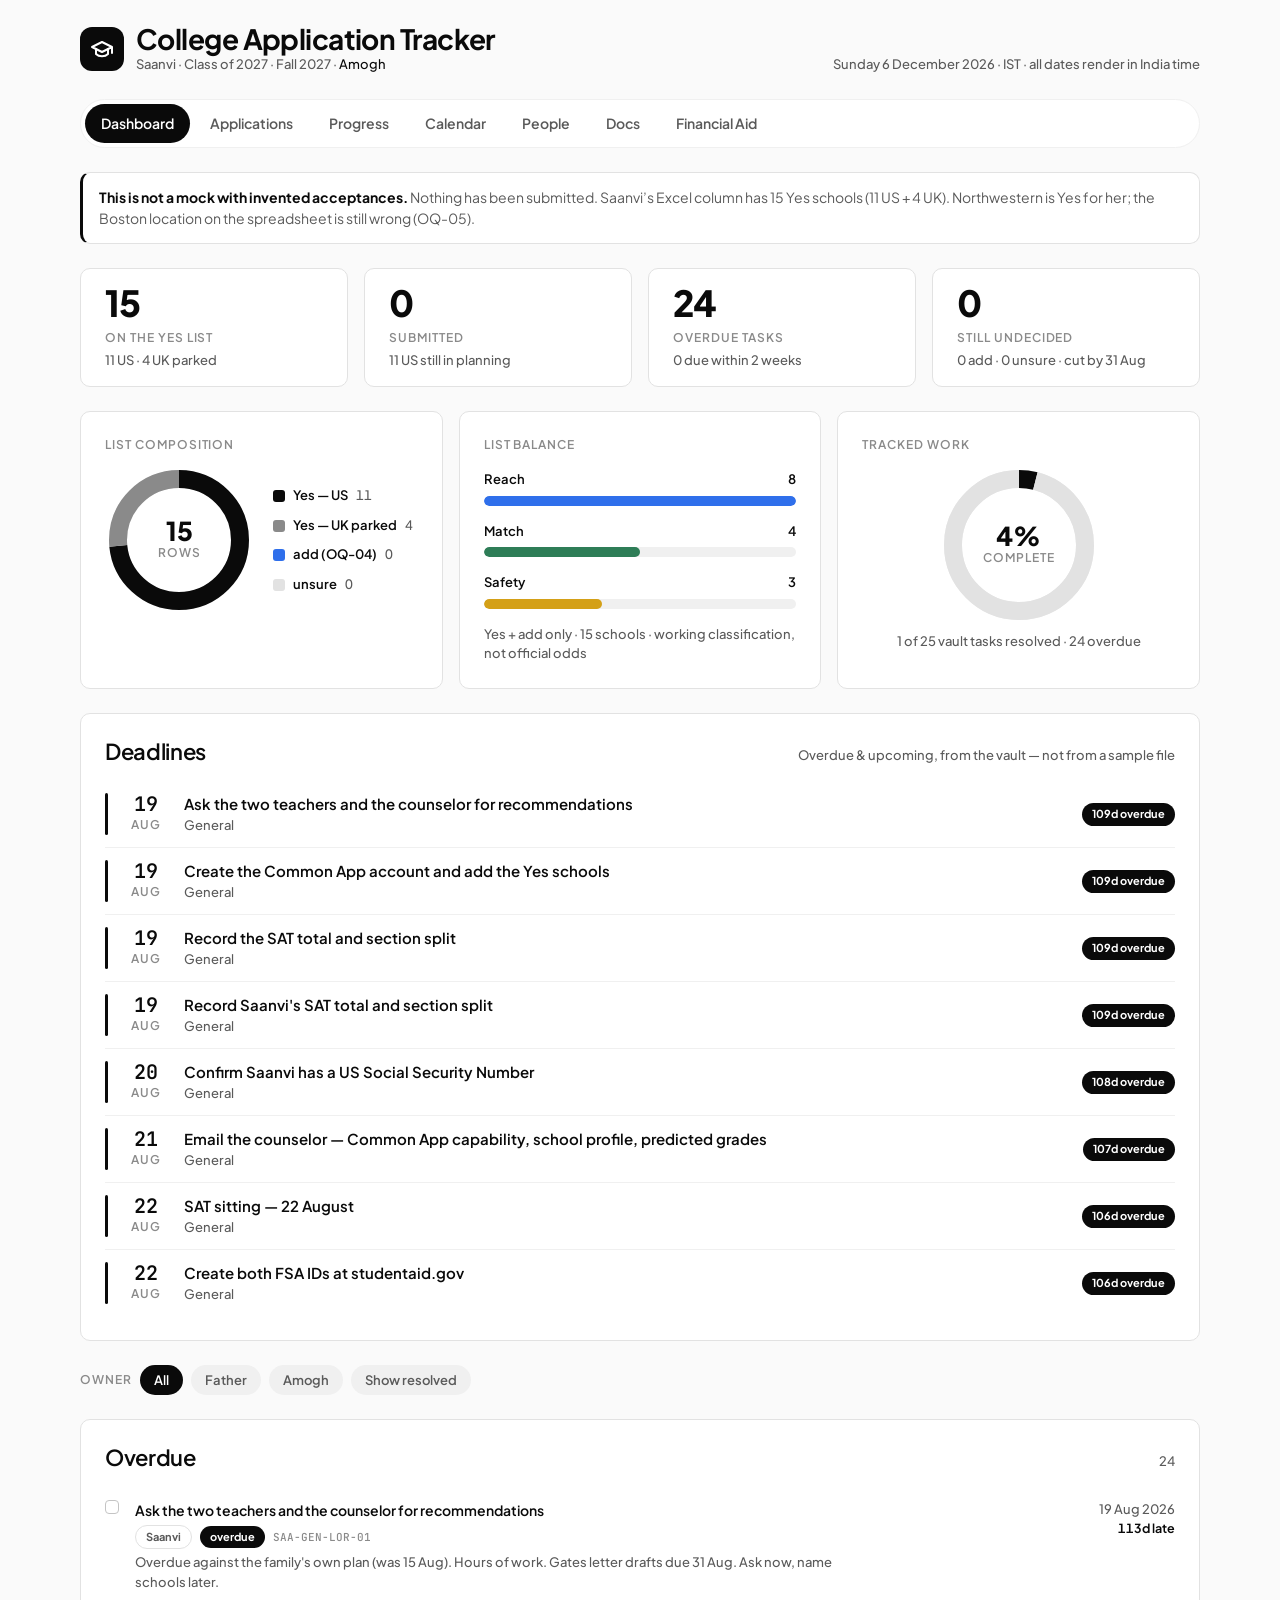
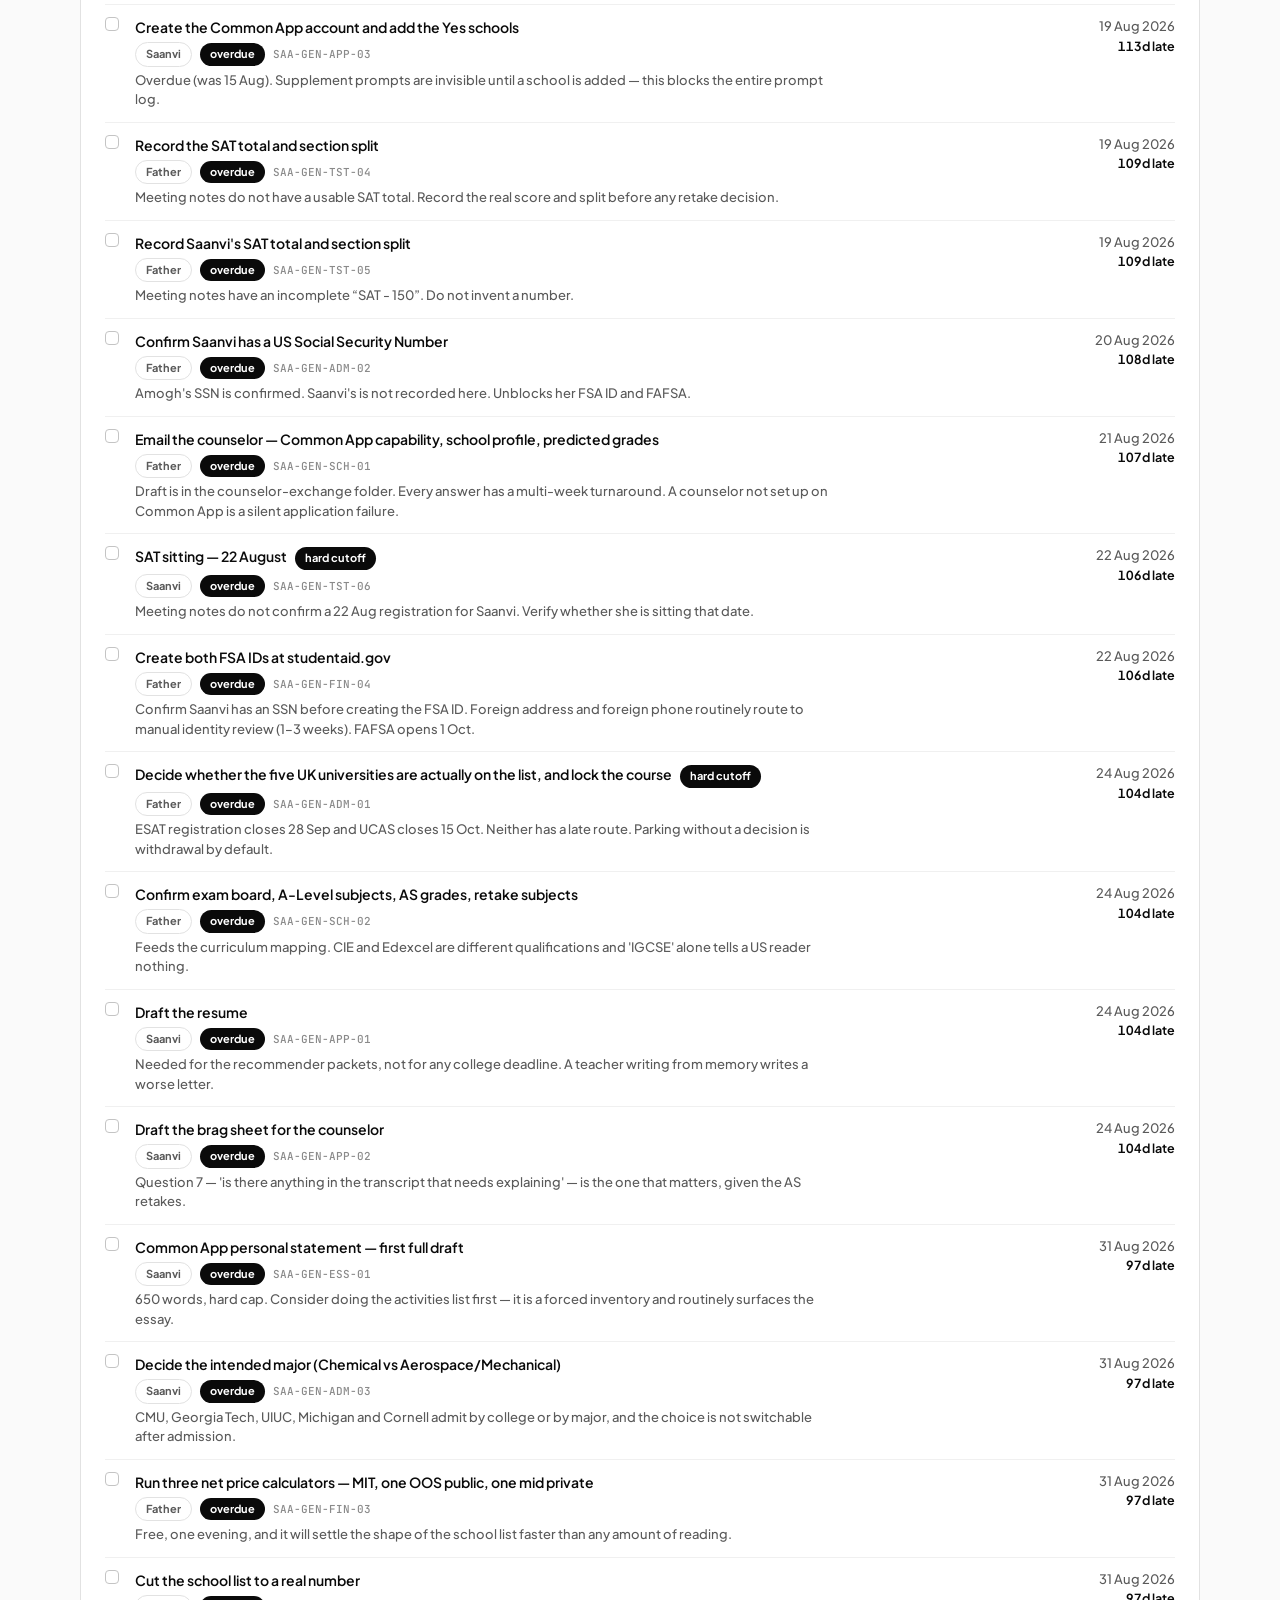
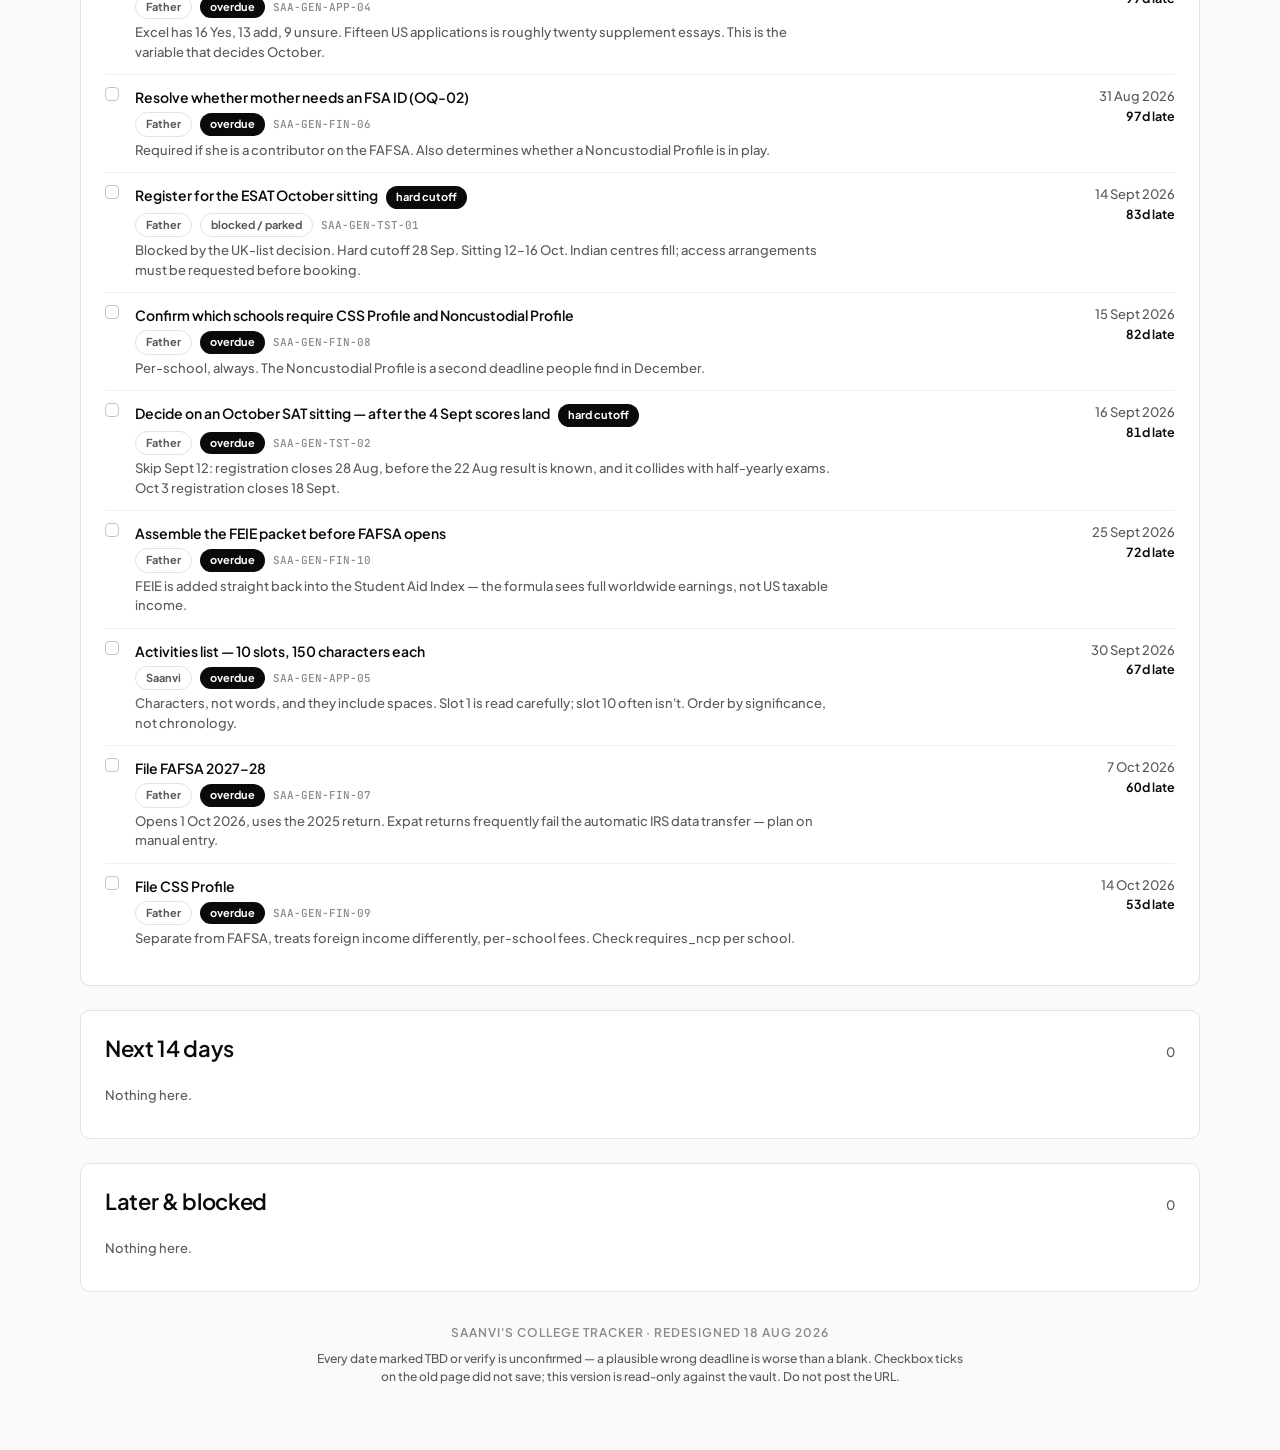
==== index.html @ 78704d4b "Add Saanvi college tracker from the family plan and university list." ====
<!DOCTYPE html>
<html lang="en">
<head>
<meta charset="utf-8">
<meta name="viewport" content="width=device-width, initial-scale=1">
<meta name="robots" content="noindex, nofollow, noarchive, nosnippet, noimageindex, max-snippet:0, max-image-preview:none">
<meta name="googlebot" content="noindex, nofollow, noarchive, nosnippet">
<meta name="google" content="nositelinkssearchbox">
<meta name="AdsBot-Google" content="noindex">
<meta name="Google-Extended" content="noindex, nofollow">
<meta name="GPTBot" content="noindex, nofollow">
<meta name="ClaudeBot" content="noindex, nofollow">
<meta name="CCBot" content="noindex, nofollow">
<meta name="PerplexityBot" content="noindex, nofollow">
<meta name="Applebot-Extended" content="noindex, nofollow">
<meta name="referrer" content="no-referrer">
<title>Amogh — College Application Tracker</title>
<link rel="icon" href="favicon.svg" type="image/svg+xml">
<link rel="stylesheet" href="css/app.css">
</head>
<body>
<noscript><p style="padding:24px;font-family:system-ui">This tracker needs JavaScript. Open index.html in a browser with JS on.</p></noscript>
<div id="app" data-page="overview"></div>
<script src="js/data.js"></script>
<script src="js/app.js"></script>
</body>
</html>
---- css/app.css ----
@import url("https://fonts.googleapis.com/css2?family=Plus+Jakarta+Sans:wght@400;500;600;700;800&family=JetBrains+Mono:wght@400;600&display=swap");

:root {
  --bg: #ffffff;
  --bg-card: #ffffff;
  --ink: #0a0a0a;
  --ink-soft: #262626;
  --n-50: #fafafa;
  --n-100: #f0f0f0;
  --n-200: #e2e2e2;
  --n-300: #c4c4c4;
  --n-400: #8a8a8a;
  --n-500: #5a5a5a;
  --n-700: #2e2e2e;
  --reach: #2f6feb;
  --match: #2e7d57;
  --safety: #d4a017;
  --yes: #0a0a0a;
  --add: #2f6feb;
  --unsure: #d4a017;
  --parked: #8a8a8a;
  --font-display: "Plus Jakarta Sans", system-ui, sans-serif;
  --font-body: "Plus Jakarta Sans", system-ui, sans-serif;
  --font-mono: "JetBrains Mono", ui-monospace, monospace;
  --t-h1: 28px;
  --t-h2: 22px;
  --t-h3: 16px;
  --t-body: 15px;
  --t-label: 13px;
  --t-caption: 12px;
  --lh-tight: 1.05;
  --lh-snug: 1.25;
  --lh-base: 1.5;
  --tracking-h1: -0.02em;
  --tracking-caps: 0.08em;
  --s-1: 4px;
  --s-2: 8px;
  --s-3: 12px;
  --s-4: 16px;
  --s-5: 24px;
  --s-6: 32px;
  --s-7: 48px;
  --s-8: 64px;
  --r-card: 10px;
  --r-pill: 999px;
  --border: 1px solid var(--n-100);
  --border-card: 1.5px solid var(--n-200);
  --shadow-hover: 0 4px 14px rgba(10, 10, 10, 0.06);
  --ease: cubic-bezier(0.2, 0.8, 0.2, 1);
  --dur: 180ms;
  --app-max: 1120px;
}

* { box-sizing: border-box; }
html, body { background: var(--n-50); color: var(--ink); }
body {
  margin: 0;
  font-family: var(--font-body);
  font-size: var(--t-body);
  line-height: var(--lh-base);
  -webkit-font-smoothing: antialiased;
}
h1, h2, h3 { font-family: var(--font-display); margin: 0; }
h1 { font-weight: 700; font-size: var(--t-h1); line-height: var(--lh-tight); letter-spacing: var(--tracking-h1); }
h2 { font-weight: 600; font-size: var(--t-h2); line-height: var(--lh-snug); letter-spacing: -0.015em; }
h3 { font-weight: 700; font-size: var(--t-h3); line-height: var(--lh-snug); }
p { margin: 0; }
a { color: var(--ink); text-decoration: none; }
a:hover { color: var(--n-500); }
button { font-family: inherit; }
*:focus-visible { outline: 2px solid var(--ink); outline-offset: 3px; border-radius: 4px; }
.mono { font-family: var(--font-mono); }
.label { font-size: var(--t-label); font-weight: 500; color: var(--n-500); }
.caption {
  font-size: var(--t-caption);
  color: var(--n-400);
  letter-spacing: var(--tracking-caps);
  text-transform: uppercase;
  font-weight: 600;
}

.page { min-height: 100vh; padding: var(--s-5) var(--s-4) var(--s-8); }
.wrap { max-width: var(--app-max); margin: 0 auto; }

/* header */
.top {
  display: flex;
  justify-content: space-between;
  align-items: flex-end;
  flex-wrap: wrap;
  gap: var(--s-4);
  margin-bottom: var(--s-5);
}
.brand { display: flex; align-items: center; gap: var(--s-3); }
.mark {
  width: 44px; height: 44px; border-radius: 12px;
  background: var(--ink); color: #fff;
  display: flex; align-items: center; justify-content: center; flex-shrink: 0;
}
.as-of { text-align: right; max-width: 42ch; }

/* nav */
.tabs {
  display: flex; flex-wrap: nowrap; gap: var(--s-1);
  background: #fff; padding: var(--s-1);
  border-radius: var(--r-pill); border: var(--border);
  margin-bottom: var(--s-5); overflow-x: auto;
}
.tabbtn {
  border: none; cursor: pointer; padding: 9px 16px;
  border-radius: var(--r-pill); font-weight: 600; font-size: 14px;
  white-space: nowrap; background: transparent; color: var(--n-500);
  transition: background var(--dur) var(--ease), color var(--dur) var(--ease);
  text-decoration: none; display: inline-block;
}
.tabbtn:hover { background: var(--n-100); color: var(--ink); }
.tabbtn[aria-current="page"] { background: var(--ink); color: #fff; }
.tabbtn[aria-current="page"]:hover { background: var(--ink); color: #fff; }

.stack { display: flex; flex-direction: column; gap: var(--s-5); }

/* cards */
.card {
  background: var(--bg-card);
  border: var(--border-card);
  border-radius: var(--r-card);
  padding: var(--s-5);
}
.card-head {
  display: flex; justify-content: space-between; align-items: baseline;
  flex-wrap: wrap; gap: var(--s-2); margin-bottom: var(--s-4);
}
.kpis { display: grid; grid-template-columns: repeat(auto-fit, minmax(160px, 1fr)); gap: var(--s-4); }
.kpi { background: var(--bg-card); border: var(--border-card); border-radius: var(--r-card); padding: var(--s-4) var(--s-5); }
.kpi .val { font-family: var(--font-display); font-weight: 800; font-size: 36px; line-height: 1; letter-spacing: -0.03em; }
.kpi .unit { font-size: 18px; font-weight: 600; color: var(--n-500); margin-left: 4px; }
.charts { display: grid; grid-template-columns: repeat(auto-fit, minmax(260px, 1fr)); gap: var(--s-4); }

/* charts */
.donut { position: relative; width: 140px; height: 140px; flex-shrink: 0; }
.donut-label {
  position: absolute; inset: 0; display: flex; flex-direction: column;
  align-items: center; justify-content: center; text-align: center;
}
.donut-val { font-family: var(--font-display); font-weight: 800; font-size: 26px; line-height: 1; }
.legend { display: flex; flex-direction: column; gap: 10px; }
.legend-row { display: flex; align-items: center; gap: 8px; }
.sw { width: 12px; height: 12px; border-radius: 3px; flex-shrink: 0; }
.bar-row { margin-bottom: 16px; }
.bar-row:last-child { margin-bottom: 0; }
.bar-meta { display: flex; justify-content: space-between; font-size: 13px; font-weight: 600; margin-bottom: 6px; }
.bar-track { height: 10px; background: var(--n-100); border-radius: var(--r-pill); overflow: hidden; }
.bar-fill { height: 100%; border-radius: var(--r-pill); }

/* lists */
.row {
  display: flex; align-items: center; gap: var(--s-4);
  padding: var(--s-3) 0; border-bottom: var(--border);
}
.row:last-child { border-bottom: 0; }
.listrow {
  display: flex; align-items: center; gap: var(--s-4);
  padding: var(--s-4) var(--s-3); border-top: var(--border); flex-wrap: wrap;
  transition: background var(--dur) var(--ease);
}
.listrow:hover { background: var(--n-50); }
.daybox { width: 44px; text-align: center; flex-shrink: 0; }
.daybox .n { font-family: var(--font-mono); font-weight: 600; font-size: 20px; line-height: 1; }
.accent { width: 3px; align-self: stretch; border-radius: var(--r-pill); flex-shrink: 0; }
.dot { display: inline-block; width: 9px; height: 9px; border-radius: 999px; margin-right: 6px; flex-shrink: 0; vertical-align: middle; }

/* chips / badges */
.chip, .badge, .cat {
  display: inline-block; padding: 3px 10px; border-radius: var(--r-pill);
  font-size: 11px; font-weight: 700; white-space: nowrap; flex-shrink: 0;
}
.chip { border: none; cursor: pointer; padding: 7px 14px; font-size: 13px; font-weight: 600; background: var(--n-100); color: var(--n-500); }
.chip[aria-pressed="true"] { background: var(--ink); color: #fff; }
.badge-ink { background: var(--ink); color: #fff; }
.badge-mute { background: var(--n-200); color: var(--ink); }
.badge-ghost { background: #fff; color: var(--n-500); border: 1px solid var(--n-200); }
.badge-over { background: var(--ink); color: #fff; }
.badge-soon { background: var(--n-200); color: var(--ink); }
.badge-done { background: var(--n-100); color: var(--n-400); }
.cat { border-radius: 6px; }
.cat-person { background: var(--n-100); color: var(--ink); }
.cat-form { background: var(--ink); color: #fff; }
.cat-doc { background: #fff; color: var(--ink-soft); border: 1px solid var(--n-300); }
.filters { display: flex; gap: var(--s-2); flex-wrap: wrap; }

/* tables */
.tbwrap { overflow-x: auto; }
table { width: 100%; border-collapse: collapse; min-width: 620px; }
th { text-align: left; padding: 0 var(--s-3) var(--s-3); }
td { padding: var(--s-3); vertical-align: top; border-top: var(--border); }
td.num, .num { font-variant-numeric: tabular-nums; font-family: var(--font-mono); }
.right { text-align: right; }

/* note */
.note {
  background: #fff; border: var(--border-card); border-left: 3px solid var(--ink);
  border-radius: var(--r-card); padding: 14px 16px; font-size: 14px; color: var(--n-500);
}
.note strong { color: var(--ink); }

/* progress cards */
.grid-cards { display: grid; grid-template-columns: repeat(auto-fit, minmax(300px, 1fr)); gap: var(--s-4); }
.ms { display: flex; align-items: center; gap: var(--s-2); }
.markbox {
  width: 14px; height: 14px; border-radius: 4px; flex-shrink: 0;
  border: 1.5px solid var(--n-300); background: #fff;
}
.markbox.on { background: var(--ink); border-color: var(--ink); }
.strike { text-decoration: line-through; color: var(--n-400); }

/* people */
.avatar {
  width: 44px; height: 44px; border-radius: 999px; background: var(--n-100);
  display: flex; align-items: center; justify-content: center;
  font-family: var(--font-display); font-weight: 700; flex-shrink: 0;
}

/* calendar */
.cal-head { display: grid; grid-template-columns: repeat(7, 1fr); gap: 6px; margin-bottom: 6px; }
.cal-wd { text-align: center; font-size: 11px; font-weight: 600; letter-spacing: 0.08em; text-transform: uppercase; color: var(--n-400); }
.cal-grid { display: grid; grid-template-columns: repeat(7, 1fr); gap: 6px; }
.cal-cell {
  min-height: 82px; border: 1px solid var(--n-100); border-radius: 8px;
  padding: 6px; display: flex; flex-direction: column; gap: 3px; background: #fff;
}
.cal-cell.today { background: var(--n-50); }
.cal-num {
  width: 24px; height: 24px; border-radius: 999px; display: flex;
  align-items: center; justify-content: center; font-size: 12px; font-weight: 600;
}
.cal-cell.today .cal-num { background: var(--ink); color: #fff; font-weight: 700; }
.pill-ev {
  font-size: 10px; font-weight: 600; padding: 2px 5px; border-radius: 5px;
  white-space: nowrap; overflow: hidden; text-overflow: ellipsis; line-height: 1.3;
}
.navbtn {
  width: 36px; height: 36px; border: var(--border-card); background: #fff;
  border-radius: 10px; cursor: pointer; display: inline-flex;
  align-items: center; justify-content: center;
}
.navbtn:hover { background: var(--n-100); }

/* plan gantt */
.plan { position: relative; min-width: 900px; }
.plan-row { display: flex; align-items: stretch; border-bottom: 1px solid var(--n-100); padding: 3px 0; }
.plan-lab { width: 210px; flex-shrink: 0; font-size: 12px; display: flex; align-items: center; gap: 6px; padding-right: 8px; }
.plan-cells { flex: 1; display: grid; gap: 1px; background: var(--n-100); }
.plan-cell { height: 17px; background: #fff; display: flex; align-items: center; justify-content: center; font-size: 11px; color: #fff; font-weight: 800; }
.plan-cell.section { height: 20px; }
.gantt-today {
  position: absolute; top: 0; bottom: 0; width: 2px; background: var(--ink); z-index: 5; pointer-events: none;
}
.today-tag {
  position: absolute; top: -3px; left: -15px; font-size: 9px; font-weight: 700;
  background: var(--ink); color: #fff; padding: 1px 5px; border-radius: 3px;
}

/* lane timeline */
.tl { overflow-x: auto; }
.tlinner { min-width: 920px; }
.tlhead, .lane, .rail { display: grid; grid-template-columns: 156px 1fr; gap: 12px; align-items: center; margin-bottom: 7px; }
.months { display: grid; grid-template-columns: repeat(8, 1fr); font-size: 11.5px; color: var(--n-400); text-transform: uppercase; letter-spacing: .06em; font-weight: 600; }
.months div { border-left: 1px solid var(--n-100); padding-left: 6px; }
.track {
  position: relative; height: 26px;
  background: linear-gradient(to right, var(--n-100) 1px, transparent 1px);
  background-size: 12.5% 100%; border-radius: 4px;
}
.band {
  position: absolute; top: 3px; height: 20px; border-radius: 4px; font-size: 11px; line-height: 20px;
  padding: 0 7px; color: #fff; font-weight: 600; overflow: hidden; text-overflow: ellipsis; white-space: nowrap;
}
.band.freeze { background: transparent; color: var(--n-500); }
.freeze {
  position: absolute; top: 0; bottom: 0;
  background: repeating-linear-gradient(45deg, var(--n-100), var(--n-100) 5px, transparent 5px, transparent 10px);
  border-left: 1px dashed var(--n-300); border-right: 1px dashed var(--n-300);
}
.mk { position: absolute; top: 0; height: 26px; width: 2px; background: #c00000; opacity: .55; }
.rail { align-items: end; }
.railName { font-size: 11.5px; text-transform: uppercase; letter-spacing: .06em; color: var(--n-400); font-weight: 600; }
.railTrack { position: relative; height: 56px; }
.cut { position: absolute; bottom: 0; width: 2px; background: #c00000; height: 14px; }
.cut.parked { background: var(--n-400); }
.cutL { position: absolute; font-size: 10.5px; font-weight: 700; color: #c00000; white-space: nowrap; transform: translateX(-50%); background: #fff; padding: 0 3px; border-radius: 3px; line-height: 1.25; }
.cutL.parked { color: var(--n-400); font-weight: 600; }
.cutStem { position: absolute; width: 1px; background: var(--n-200); }
.parkedLane { opacity: .45; }
.sw-sm { width: 9px; height: 9px; border-radius: 2px; display: inline-block; margin-right: 6px; }

/* school gantt */
.gantt { display: flex; min-width: 720px; }
.gantt-left { width: 188px; flex-shrink: 0; }
.gantt-right { position: relative; flex: 1; }

.legend-inline { display: flex; gap: var(--s-4); margin-top: var(--s-4); flex-wrap: wrap; }
.legend-inline .label { display: inline-flex; align-items: center; gap: 6px; }

footer {
  margin-top: var(--s-6); text-align: center; color: var(--n-400);
  font-size: 12px; letter-spacing: var(--tracking-caps); text-transform: uppercase; font-weight: 600;
}
footer p { margin-top: 8px; text-transform: none; letter-spacing: 0; font-weight: 500; color: var(--n-500); max-width: 72ch; margin-left: auto; margin-right: auto; }

.dim { opacity: .55; }
.hide { display: none !important; }
.grow { flex: 1; min-width: 0; }
.nowrap { white-space: nowrap; }

@media (max-width: 720px) {
  .page { padding: 16px 12px 48px; }
  h1 { font-size: 22px; }
  .as-of { text-align: left; }
  .kpi .val { font-size: 30px; }
  .cal-cell { min-height: 64px; }
  .daybox { width: 36px; }
  .plan-lab { width: 150px; }
}

@media print {
  .tabs, .navbtn, .chip { display: none !important; }
  .page { padding: 0; }
  .card { break-inside: avoid; }
}
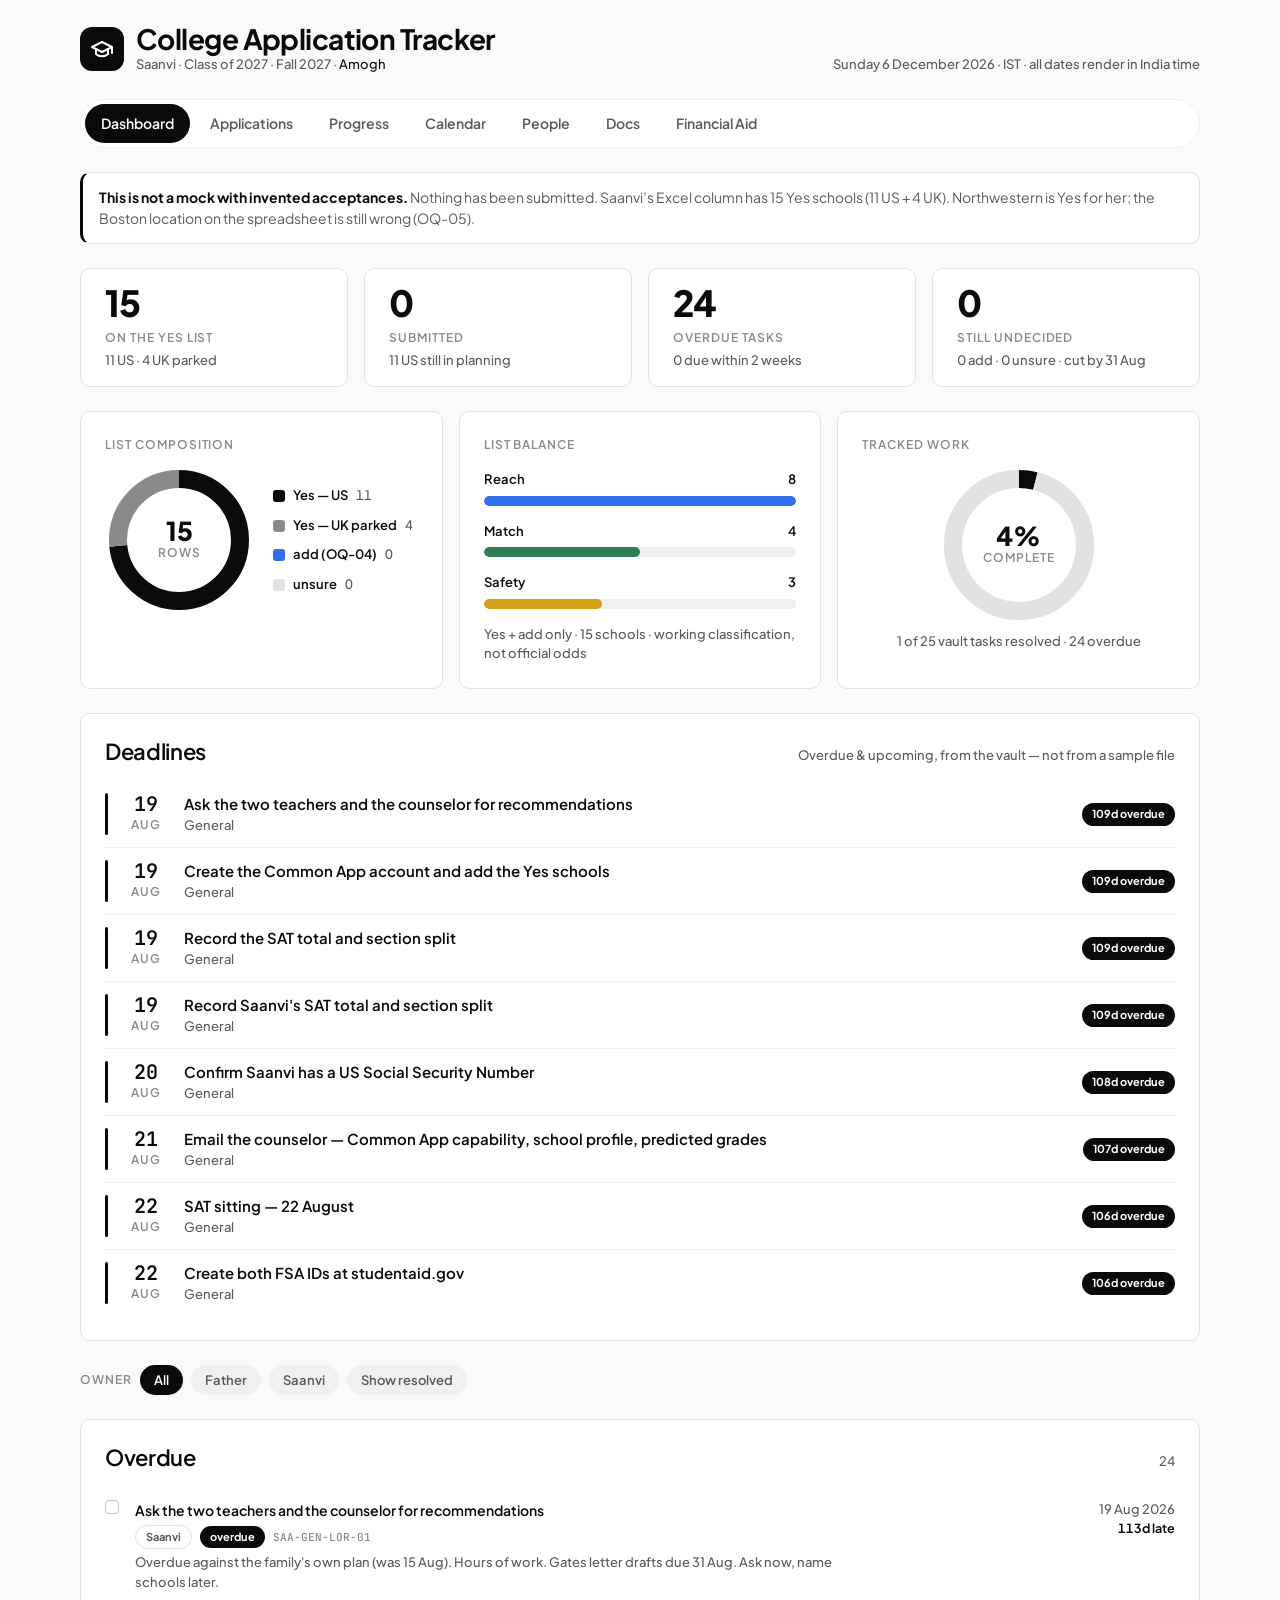
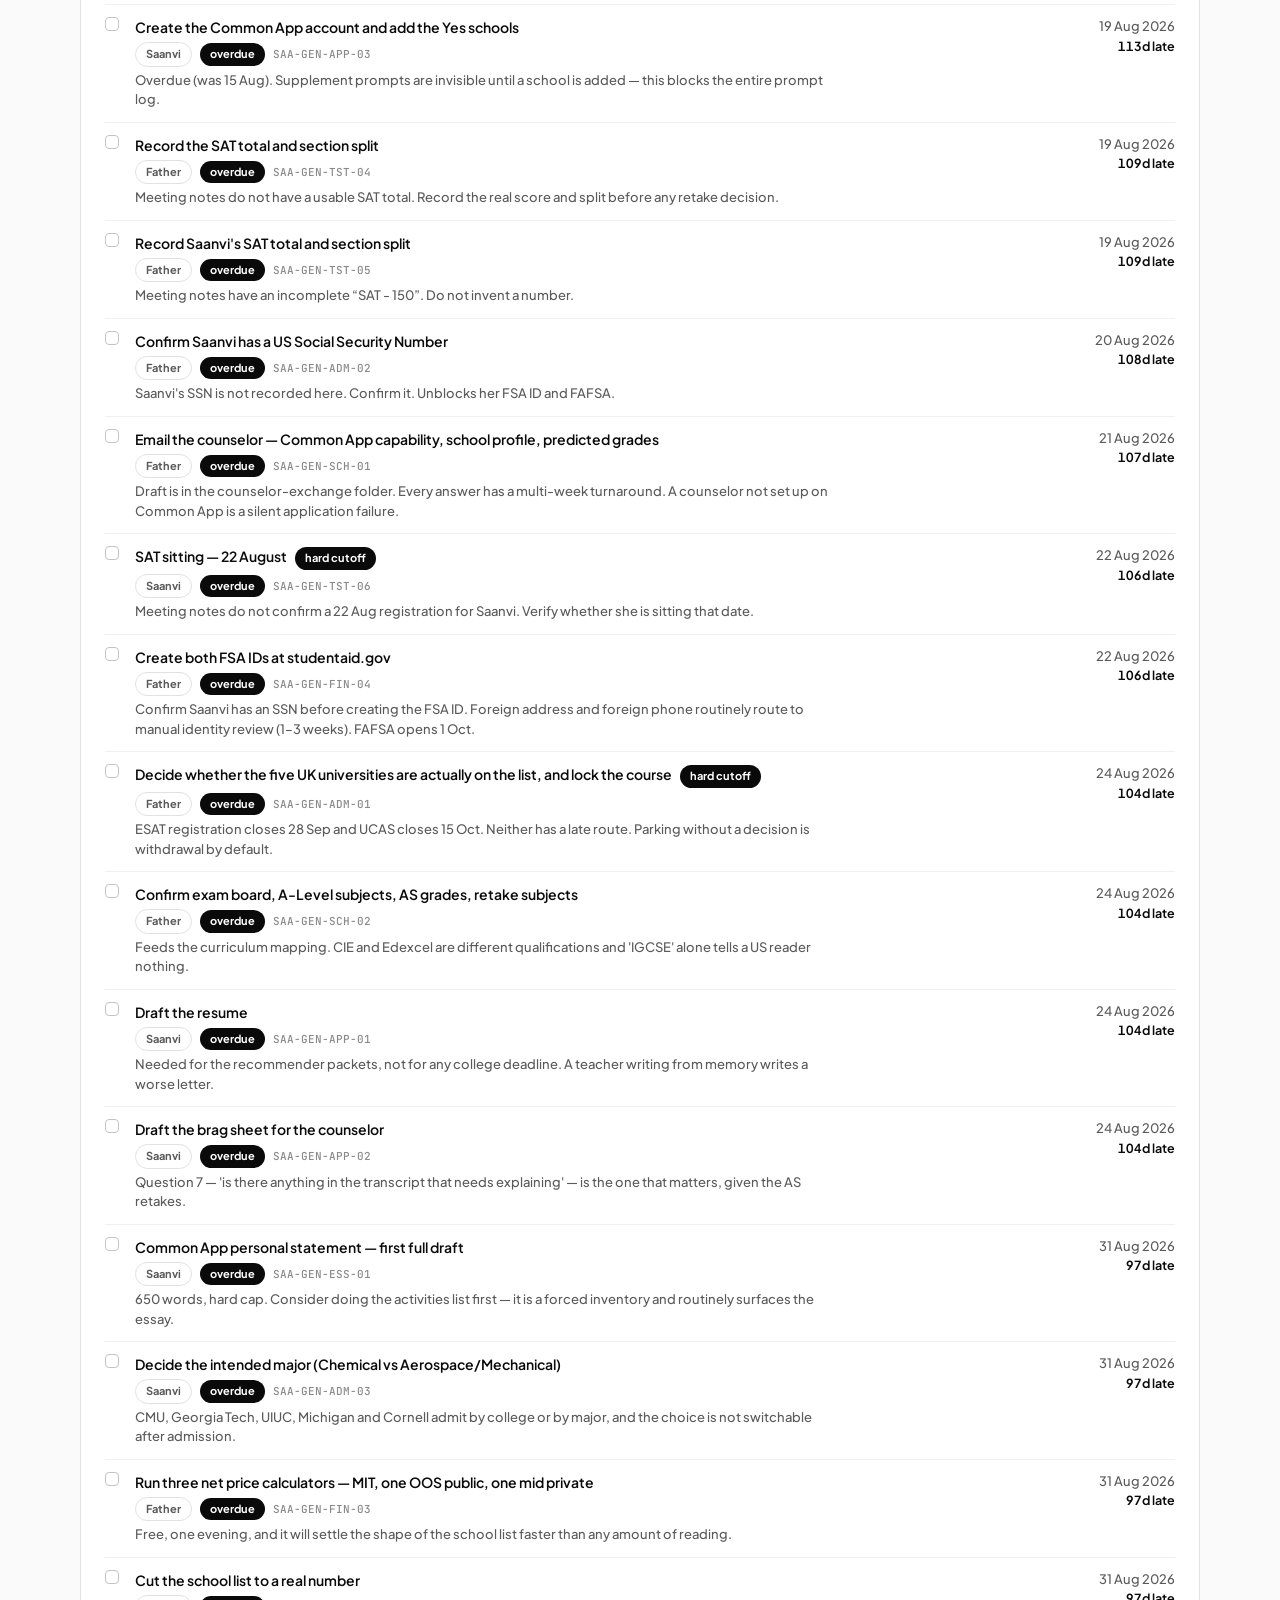
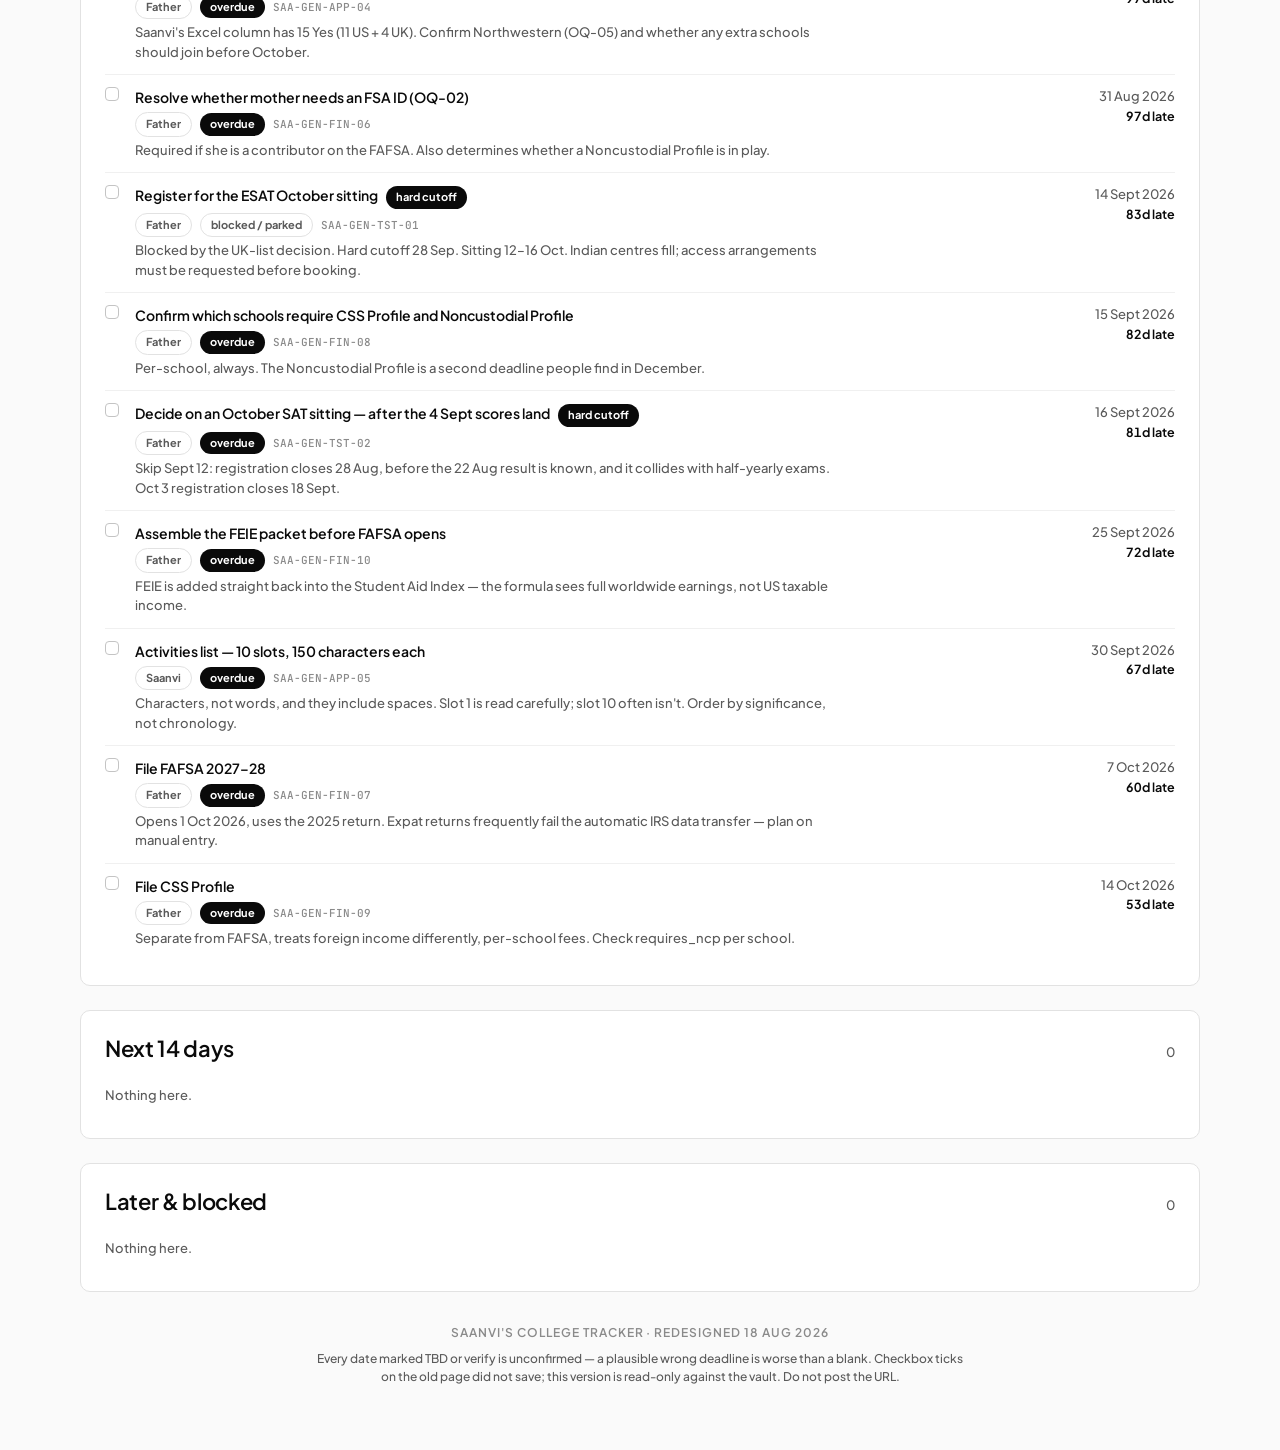
==== commit cadda155: "Make the Saanvi site a separate fileset: Saanvi titles, owner filter, and Saanvi-only copy." ====
--- a/index.html
+++ b/index.html
@@ -14,7 +14,7 @@
 <meta name="PerplexityBot" content="noindex, nofollow">
 <meta name="Applebot-Extended" content="noindex, nofollow">
 <meta name="referrer" content="no-referrer">
-<title>Amogh — College Application Tracker</title>
+<title>Saanvi — College Application Tracker</title>
 <link rel="icon" href="favicon.svg" type="image/svg+xml">
 <link rel="stylesheet" href="css/app.css">
 </head>
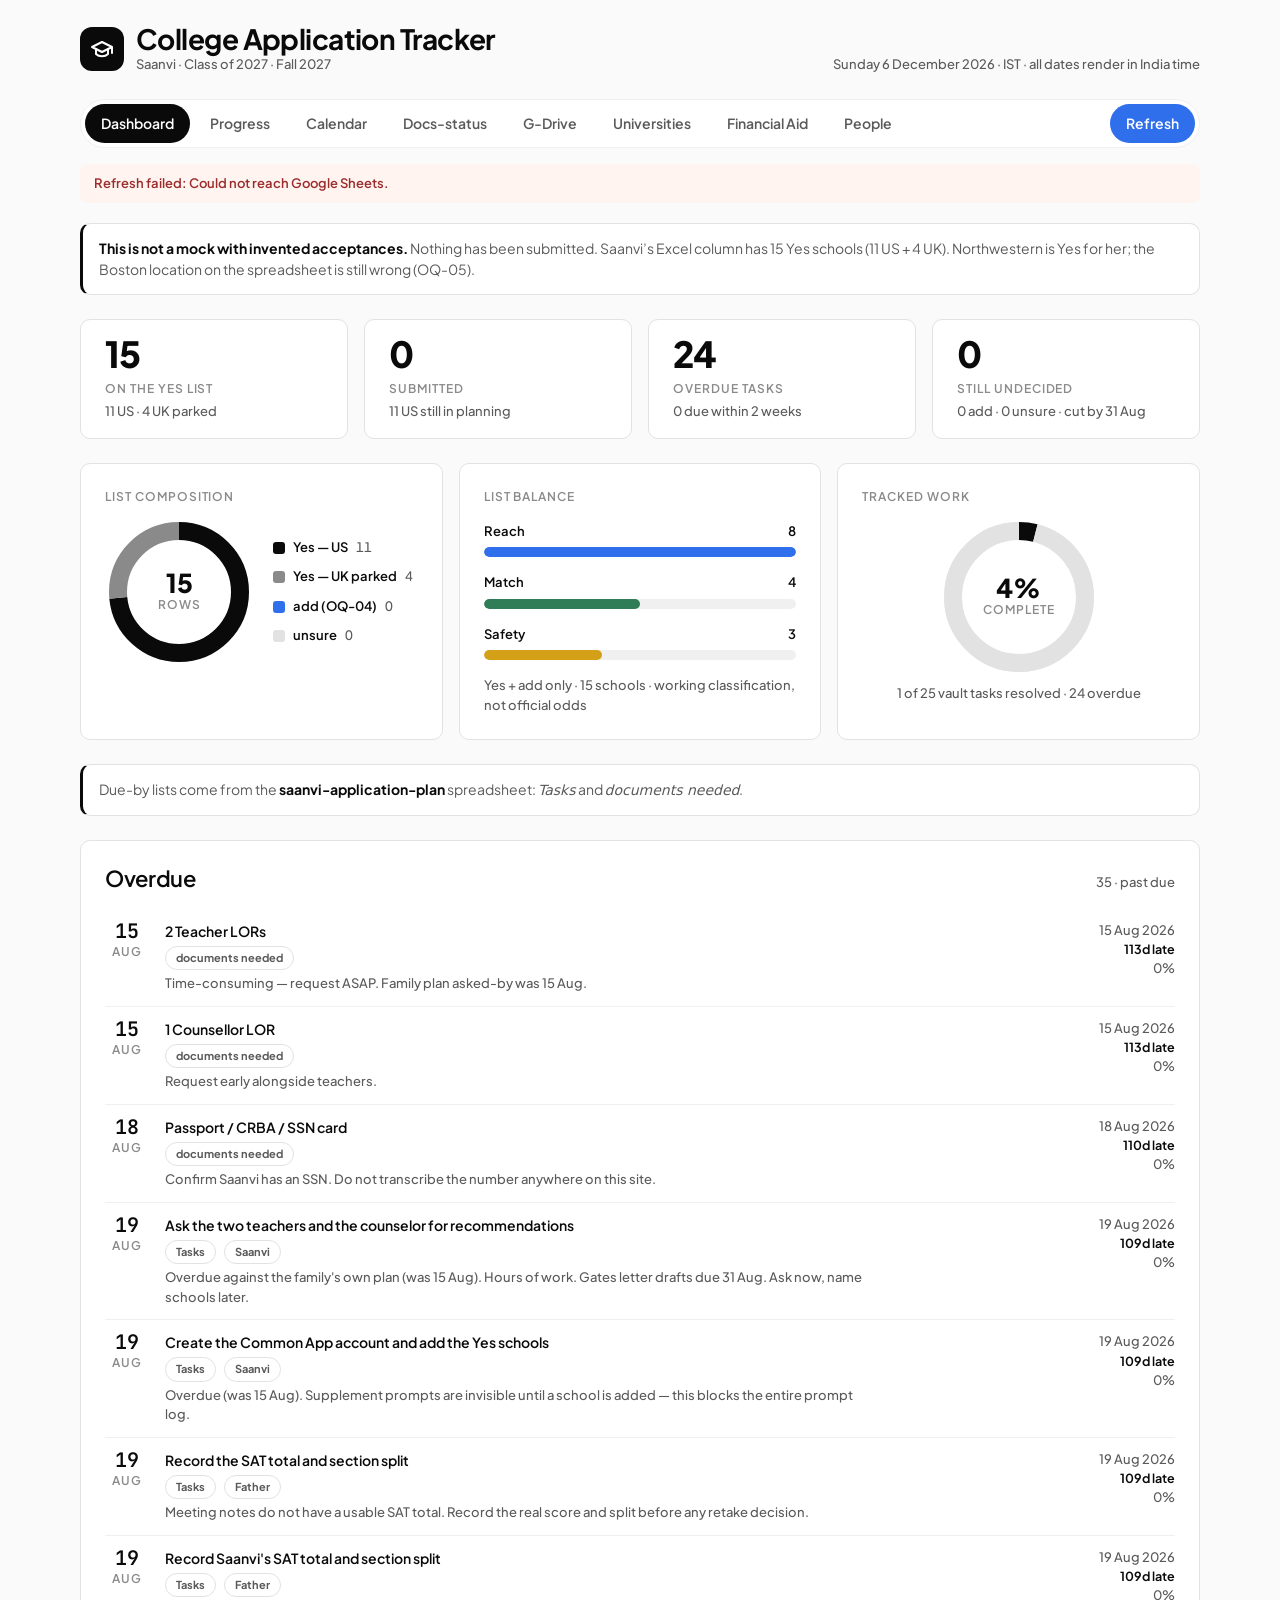
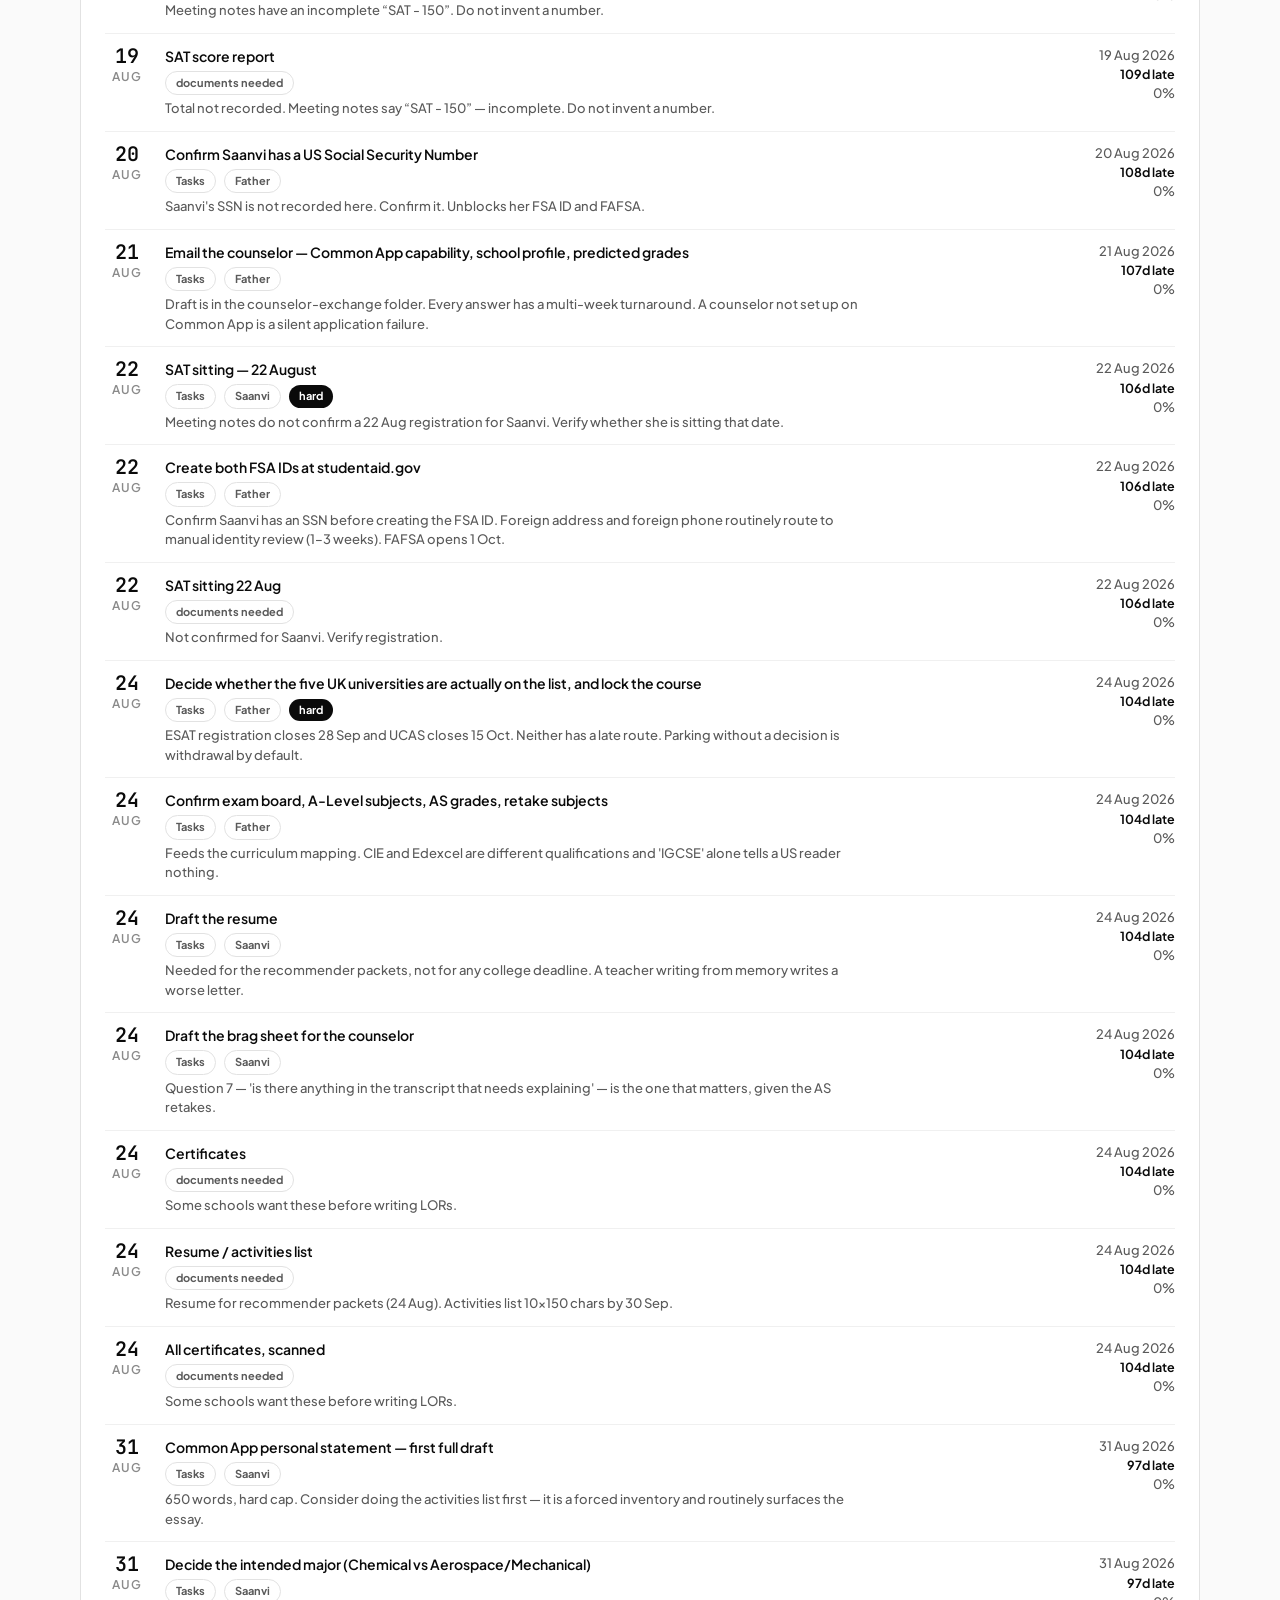
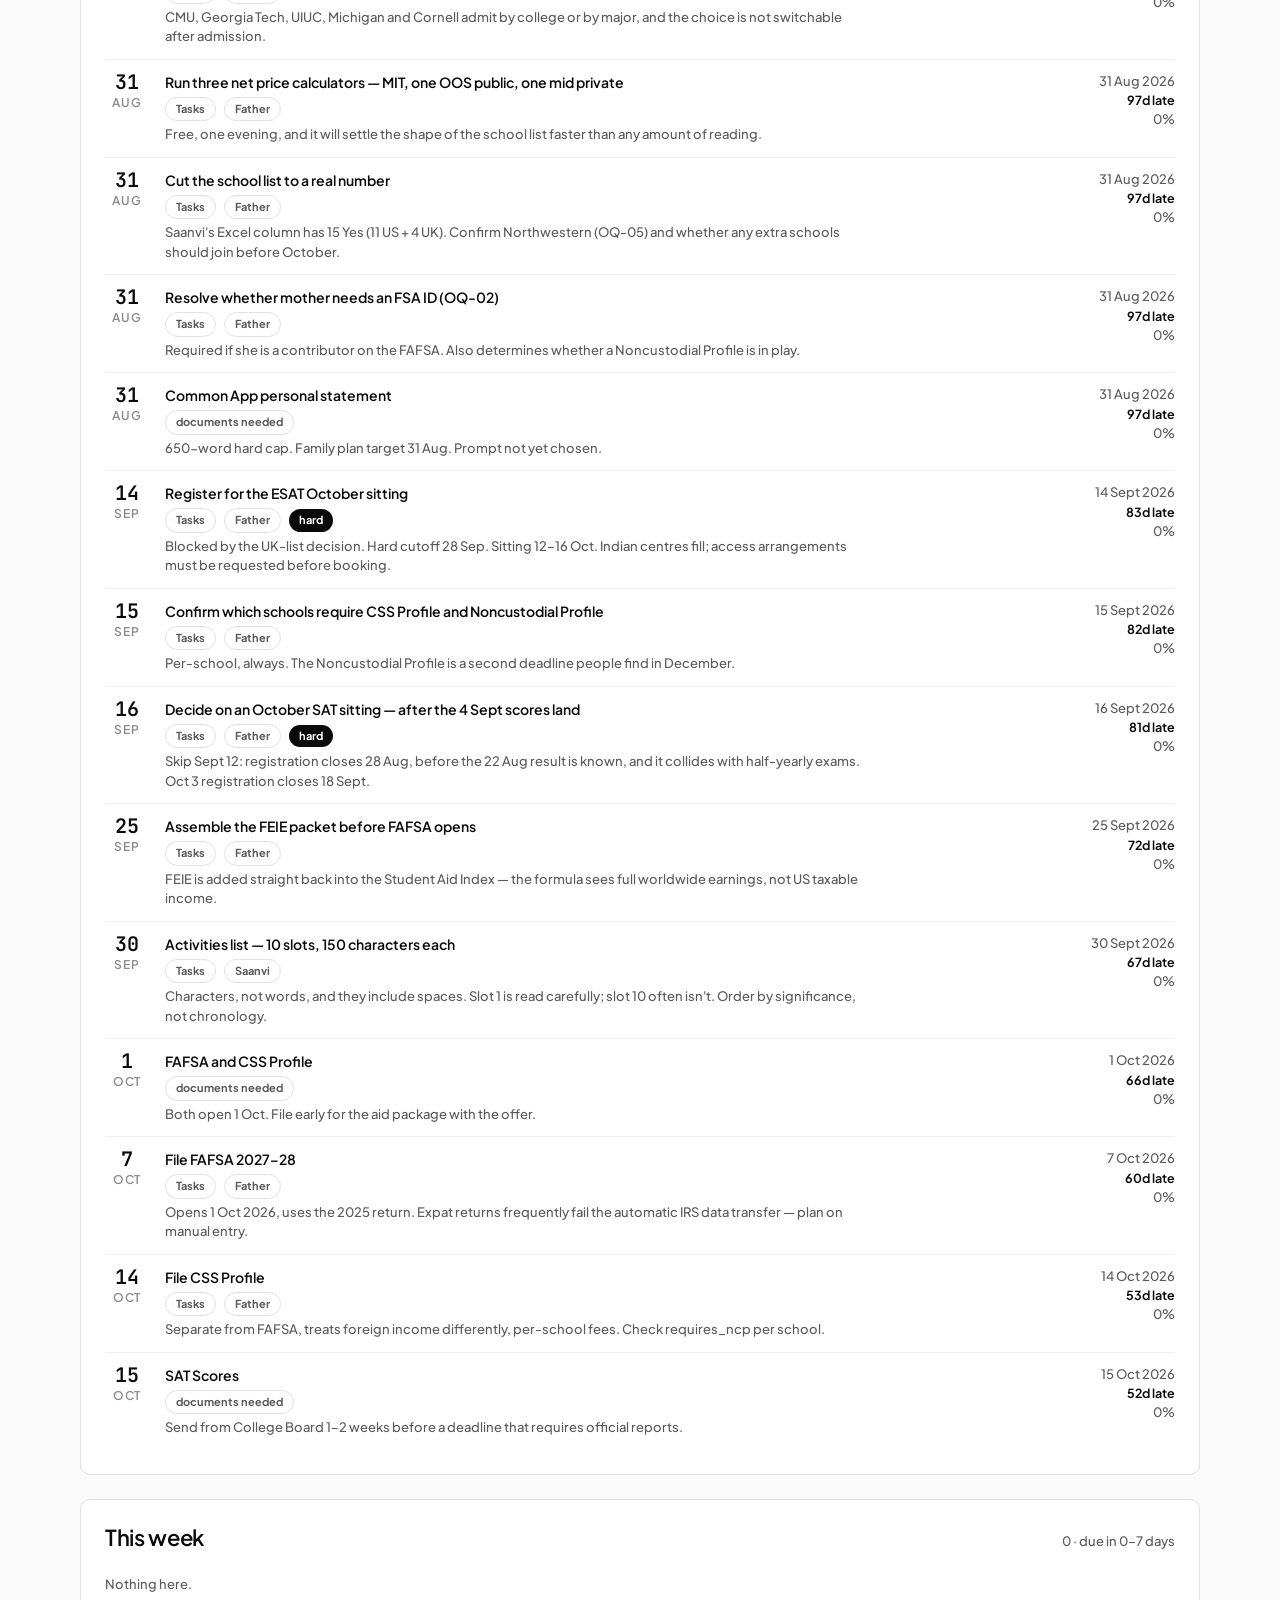
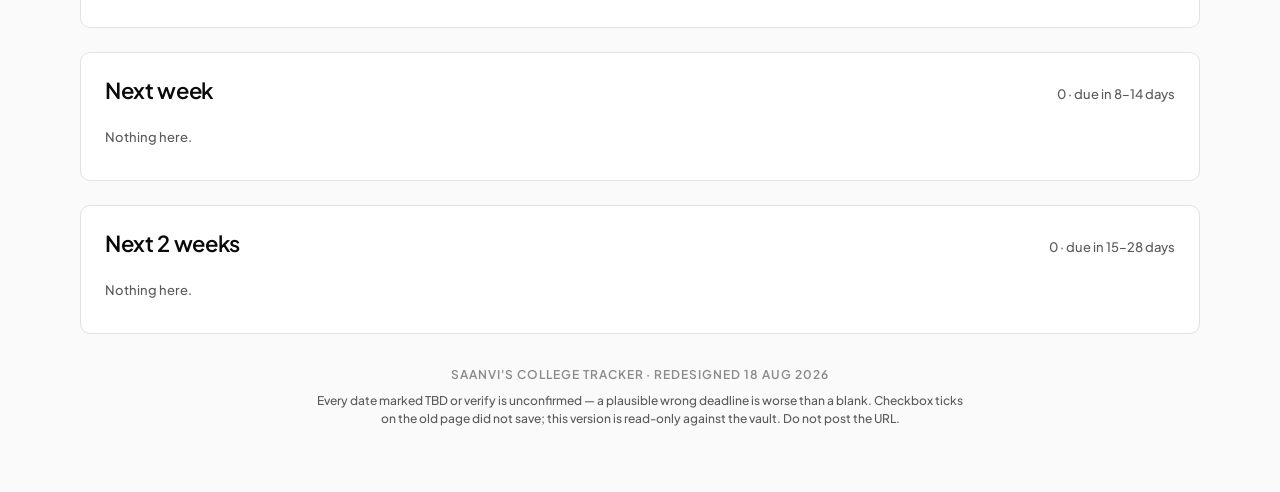
==== commit b1a99dd2: "Fix Refresh: force one header row so Tasks and Documents Needed parse." ====
--- a/index.html
+++ b/index.html
@@ -22,6 +22,6 @@
 <noscript><p style="padding:24px;font-family:system-ui">This tracker needs JavaScript. Open index.html in a browser with JS on.</p></noscript>
 <div id="app" data-page="overview"></div>
 <script src="js/data.js"></script>
-<script src="js/app.js"></script>
+<script src="js/app.js?v=20260819r3"></script>
 </body>
 </html>
--- a/css/app.css
+++ b/css/app.css
@@ -116,6 +116,25 @@
 .tabbtn:hover { background: var(--n-100); color: var(--ink); }
 .tabbtn[aria-current="page"] { background: var(--ink); color: #fff; }
 .tabbtn[aria-current="page"]:hover { background: var(--ink); color: #fff; }
+.refresh-btn {
+  margin-left: auto;
+  background: var(--reach);
+  color: #fff;
+  border: none;
+}
+.refresh-btn:hover,
+.refresh-btn:focus-visible { background: #1e5ad4; color: #fff; }
+.refresh-btn[aria-busy="true"] { opacity: .7; pointer-events: none; }
+.refresh-status {
+  margin: -8px 0 20px;
+  padding: 10px 14px;
+  border-radius: 8px;
+  background: #eef4ff;
+  color: #1e4bb8;
+  font-size: 13px;
+  font-weight: 600;
+}
+.refresh-status.is-err { background: #fff4f0; color: #9b2c2c; }
 
 .stack { display: flex; flex-direction: column; gap: var(--s-5); }
 
@@ -220,24 +239,59 @@
   font-family: var(--font-display); font-weight: 700; flex-shrink: 0;
 }
 
-/* calendar */
-.cal-head { display: grid; grid-template-columns: repeat(7, 1fr); gap: 6px; margin-bottom: 6px; }
+/* calendar — every date cell is the same size; details open in .cal-detail */
+.cal-head { display: grid; grid-template-columns: repeat(7, minmax(0, 1fr)); gap: 6px; margin-bottom: 6px; }
 .cal-wd { text-align: center; font-size: 11px; font-weight: 600; letter-spacing: 0.08em; text-transform: uppercase; color: var(--n-400); }
-.cal-grid { display: grid; grid-template-columns: repeat(7, 1fr); gap: 6px; }
+.cal-grid { display: grid; grid-template-columns: repeat(7, minmax(0, 1fr)); gap: 6px; }
 .cal-cell {
-  min-height: 82px; border: 1px solid var(--n-100); border-radius: 8px;
+  height: 92px; min-height: 92px; max-height: 92px;
+  border: 1px solid var(--n-100); border-radius: 8px;
   padding: 6px; display: flex; flex-direction: column; gap: 3px; background: #fff;
+  overflow: hidden; min-width: 0;
+}
+button.cal-cell {
+  appearance: none; -webkit-appearance: none; width: 100%; margin: 0;
+  font: inherit; color: inherit; text-align: left; cursor: pointer;
 }
 .cal-cell.today { background: var(--n-50); }
+.cal-cell.has-ev:hover { border-color: var(--n-300); }
+.cal-cell.is-sel {
+  border-color: var(--reach);
+  box-shadow: 0 0 0 2px rgba(47, 111, 235, 0.35);
+  background: #f5f8ff;
+}
 .cal-num {
   width: 24px; height: 24px; border-radius: 999px; display: flex;
   align-items: center; justify-content: center; font-size: 12px; font-weight: 600;
+  flex-shrink: 0;
 }
 .cal-cell.today .cal-num { background: var(--ink); color: #fff; font-weight: 700; }
 .pill-ev {
   font-size: 10px; font-weight: 600; padding: 2px 5px; border-radius: 5px;
   white-space: nowrap; overflow: hidden; text-overflow: ellipsis; line-height: 1.3;
-}
+  flex-shrink: 0;
+}
+.cal-pad { height: 92px; min-height: 92px; border: none; background: transparent; }
+.cal-detail {
+  position: sticky; top: 8px; z-index: 6;
+  background: #fff; border: 1.5px solid var(--n-200);
+  border-left: 3px solid var(--reach); border-radius: var(--r-card);
+  padding: 14px 16px;
+  box-shadow: 0 8px 24px rgba(10, 10, 10, 0.06);
+}
+.cal-detail.is-empty { border-left-color: var(--n-200); box-shadow: none; }
+.cal-detail-bar {
+  display: flex; justify-content: space-between; align-items: flex-start;
+  gap: 12px; margin-bottom: 4px;
+}
+.cal-close {
+  flex-shrink: 0; border: 1px solid var(--n-200); background: #fff;
+  color: var(--ink); font-weight: 700; font-size: 13px;
+  padding: 7px 14px; border-radius: var(--r-pill); cursor: pointer;
+}
+.cal-close:hover { background: var(--n-100); }
+.cal-detail-item { padding: 10px 0; border-top: 1px solid var(--n-100); }
+.cal-detail-item:first-of-type { border-top: 0; padding-top: 4px; }
 .navbtn {
   width: 36px; height: 36px; border: var(--border-card); background: #fff;
   border-radius: 10px; cursor: pointer; display: inline-flex;
@@ -312,18 +366,36 @@
 .grow { flex: 1; min-width: 0; }
 .nowrap { white-space: nowrap; }
 
+.drive-head, .drive-row {
+  display: grid;
+  grid-template-columns: minmax(180px, 1fr) 140px 190px;
+  gap: 12px;
+  align-items: center;
+  padding: 10px 12px;
+}
+.drive-head { padding-bottom: 8px; }
+.drive-row { border-top: var(--border); }
+.drive-row:hover { background: var(--n-50); }
+.drive-name { display: flex; align-items: center; gap: 8px; min-width: 0; }
+.drive-name a { font-weight: 600; font-size: 14px; overflow: hidden; text-overflow: ellipsis; }
+.drive-ico { flex-shrink: 0; color: var(--n-500); }
+@media (max-width: 720px) {
+  .drive-head { display: none; }
+  .drive-row { grid-template-columns: 1fr; gap: 4px; }
+}
+
 @media (max-width: 720px) {
   .page { padding: 16px 12px 48px; }
   h1 { font-size: 22px; }
   .as-of { text-align: left; }
   .kpi .val { font-size: 30px; }
-  .cal-cell { min-height: 64px; }
+  .cal-cell, .cal-pad { height: 72px; min-height: 72px; max-height: 72px; }
   .daybox { width: 36px; }
   .plan-lab { width: 150px; }
 }
 
 @media print {
-  .tabs, .navbtn, .chip { display: none !important; }
+  .tabs, .navbtn, .chip, .refresh-status { display: none !important; }
   .page { padding: 0; }
   .card { break-inside: avoid; }
 }
